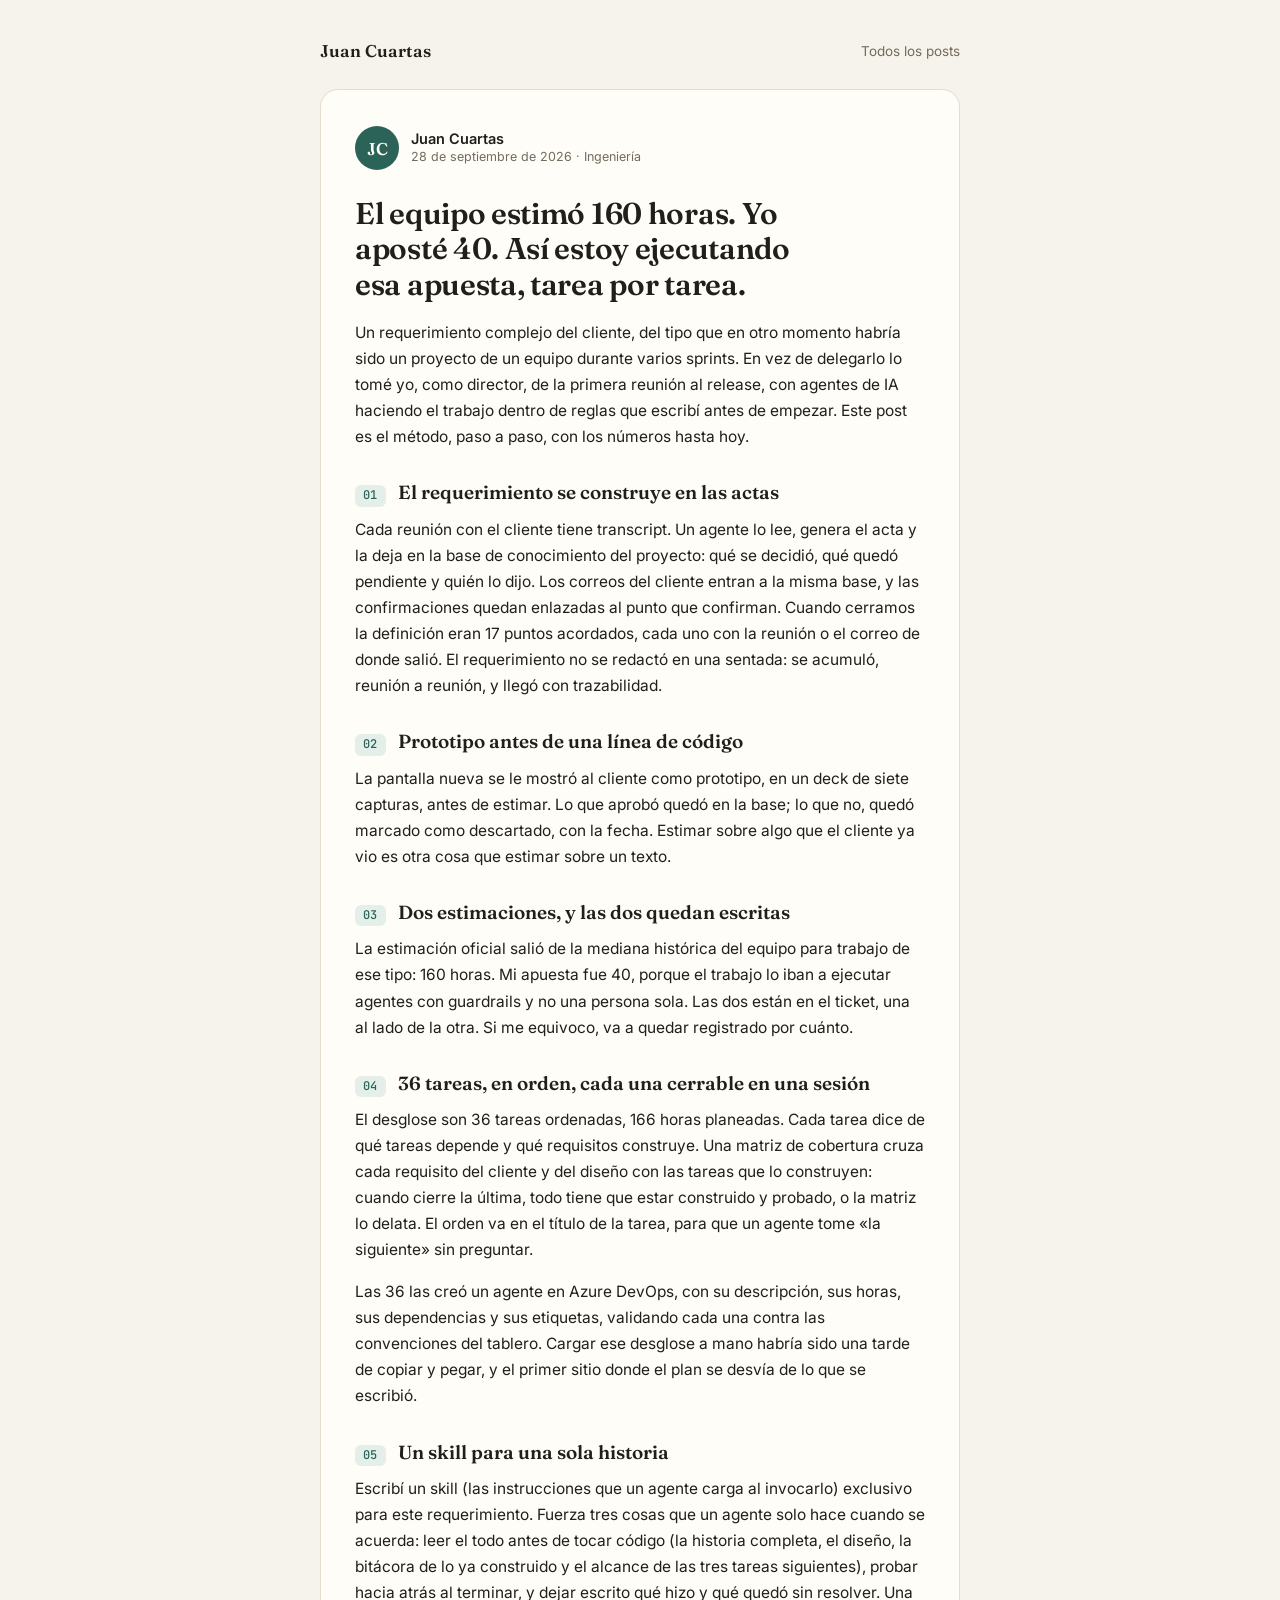
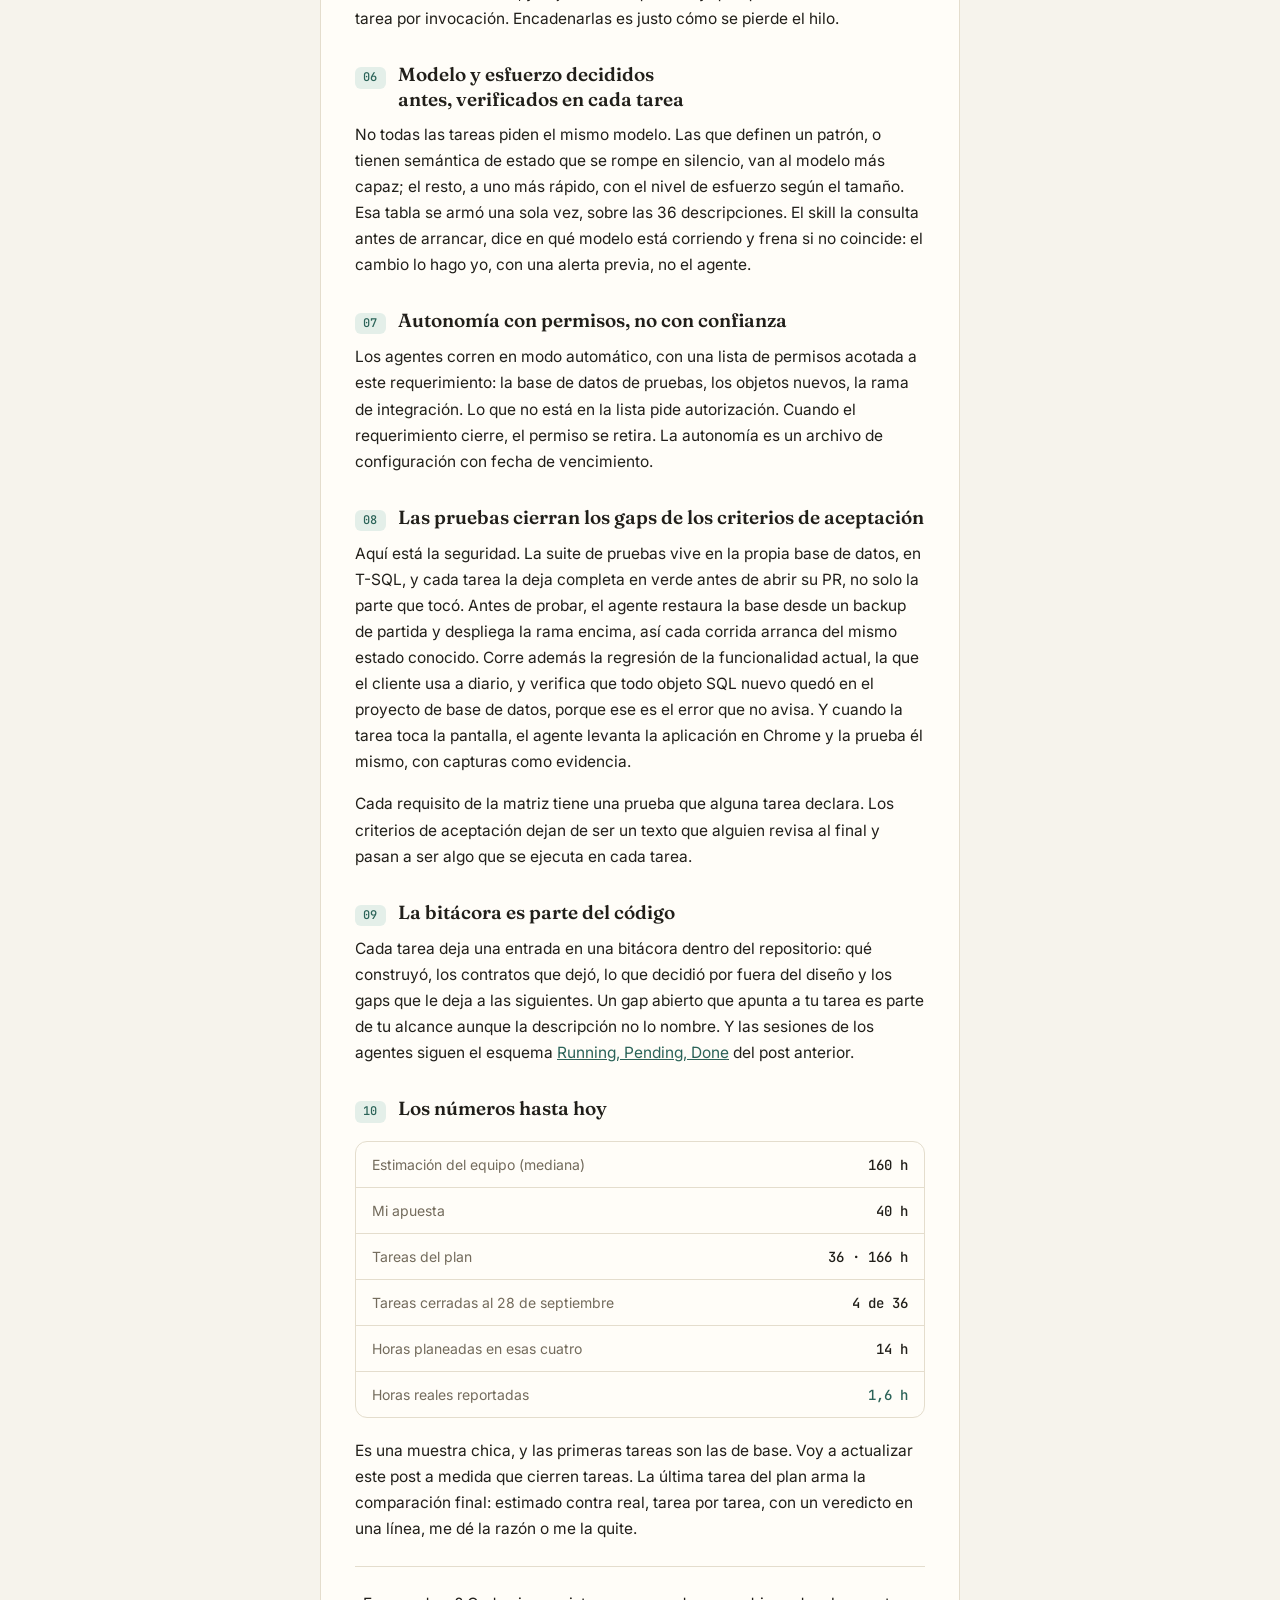
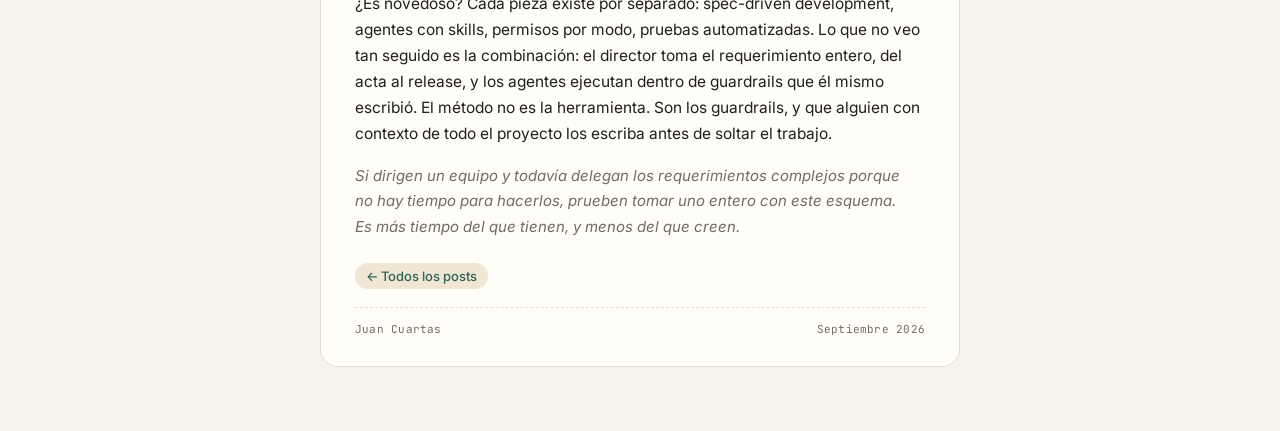
==== posts/la-apuesta-de-las-40-horas/index.html @ 28b10dd6 "Post: la apuesta de las 40 horas Co-Authored-By: Claude Fable 5.1 <noreply@anthropic.com>" ====
<!doctype html>
<html lang="es">
<head>
<meta charset="utf-8">
<meta name="viewport" content="width=device-width,initial-scale=1">
<title>La apuesta de las 40 horas · Juan Cuartas</title>
<meta name="description" content="Cómo tomé un requerimiento complejo del cliente completo, de la primera reunión al release, y lo estoy ejecutando con agentes dentro de guardrails escritos antes de empezar.">
<meta property="og:title" content="El equipo estimó 160 horas. Yo aposté 40. Así estoy ejecutando esa apuesta, tarea por tarea.">
<meta property="og:description" content="Cómo tomé un requerimiento complejo del cliente completo, de la primera reunión al release, y lo estoy ejecutando con agentes dentro de guardrails escritos antes de empezar.">
<meta property="og:type" content="article">
<link rel="preconnect" href="https://fonts.googleapis.com">
<link href="https://fonts.googleapis.com/css2?family=Fraunces:wght@600&family=Inter:wght@400;500;600&family=JetBrains+Mono:wght@400;500&display=swap" rel="stylesheet">
<link rel="stylesheet" href="../../assets/site.css">
</head>
<body>
<div class="sheet">
  <nav class="site-nav"><a class="brand" href="../../">Juan Cuartas</a><a href="../../">Todos los posts</a></nav>
  <article class="card">
    <div class="byline"><div class="avatar">JC</div><div><div class="byline-name">Juan Cuartas</div><div class="byline-role">28 de septiembre de 2026 · Ingeniería</div></div></div>

    <h1>El equipo estimó 160 horas. Yo aposté 40. Así estoy ejecutando esa apuesta, tarea por tarea.</h1>

    <p class="lede">Un requerimiento complejo del cliente, del tipo que en otro momento habría sido un proyecto de un equipo durante varios sprints. En vez de delegarlo lo tomé yo, como director, de la primera reunión al release, con agentes de IA haciendo el trabajo dentro de reglas que escribí antes de empezar. Este post es el método, paso a paso, con los números hasta hoy.</p>

    <h2><span class="n">01</span>El requerimiento se construye en las actas</h2>
    <p>Cada reunión con el cliente tiene transcript. Un agente lo lee, genera el acta y la deja en la base de conocimiento del proyecto: qué se decidió, qué quedó pendiente y quién lo dijo. Los correos del cliente entran a la misma base, y las confirmaciones quedan enlazadas al punto que confirman. Cuando cerramos la definición eran 17 puntos acordados, cada uno con la reunión o el correo de donde salió. El requerimiento no se redactó en una sentada: se acumuló, reunión a reunión, y llegó con trazabilidad.</p>

    <h2><span class="n">02</span>Prototipo antes de una línea de código</h2>
    <p>La pantalla nueva se le mostró al cliente como prototipo, en un deck de siete capturas, antes de estimar. Lo que aprobó quedó en la base; lo que no, quedó marcado como descartado, con la fecha. Estimar sobre algo que el cliente ya vio es otra cosa que estimar sobre un texto.</p>

    <h2><span class="n">03</span>Dos estimaciones, y las dos quedan escritas</h2>
    <p>La estimación oficial salió de la mediana histórica del equipo para trabajo de ese tipo: 160 horas. Mi apuesta fue 40, porque el trabajo lo iban a ejecutar agentes con guardrails y no una persona sola. Las dos están en el ticket, una al lado de la otra. Si me equivoco, va a quedar registrado por cuánto.</p>

    <h2><span class="n">04</span>36 tareas, en orden, cada una cerrable en una sesión</h2>
    <p>El desglose son 36 tareas ordenadas, 166 horas planeadas. Cada tarea dice de qué tareas depende y qué requisitos construye. Una matriz de cobertura cruza cada requisito del cliente y del diseño con las tareas que lo construyen: cuando cierre la última, todo tiene que estar construido y probado, o la matriz lo delata. El orden va en el título de la tarea, para que un agente tome «la siguiente» sin preguntar.</p>
    <p>Las 36 las creó un agente en Azure DevOps, con su descripción, sus horas, sus dependencias y sus etiquetas, validando cada una contra las convenciones del tablero. Cargar ese desglose a mano habría sido una tarde de copiar y pegar, y el primer sitio donde el plan se desvía de lo que se escribió.</p>

    <h2><span class="n">05</span>Un skill para una sola historia</h2>
    <p>Escribí un skill (las instrucciones que un agente carga al invocarlo) exclusivo para este requerimiento. Fuerza tres cosas que un agente solo hace cuando se acuerda: leer el todo antes de tocar código (la historia completa, el diseño, la bitácora de lo ya construido y el alcance de las tres tareas siguientes), probar hacia atrás al terminar, y dejar escrito qué hizo y qué quedó sin resolver. Una tarea por invocación. Encadenarlas es justo cómo se pierde el hilo.</p>

    <h2><span class="n">06</span>Modelo y esfuerzo decididos antes, verificados en cada tarea</h2>
    <p>No todas las tareas piden el mismo modelo. Las que definen un patrón, o tienen semántica de estado que se rompe en silencio, van al modelo más capaz; el resto, a uno más rápido, con el nivel de esfuerzo según el tamaño. Esa tabla se armó una sola vez, sobre las 36 descripciones. El skill la consulta antes de arrancar, dice en qué modelo está corriendo y frena si no coincide: el cambio lo hago yo, con una alerta previa, no el agente.</p>

    <h2><span class="n">07</span>Autonomía con permisos, no con confianza</h2>
    <p>Los agentes corren en modo automático, con una lista de permisos acotada a este requerimiento: la base de datos de pruebas, los objetos nuevos, la rama de integración. Lo que no está en la lista pide autorización. Cuando el requerimiento cierre, el permiso se retira. La autonomía es un archivo de configuración con fecha de vencimiento.</p>

    <h2><span class="n">08</span>Las pruebas cierran los gaps de los criterios de aceptación</h2>
    <p>Aquí está la seguridad. La suite de pruebas vive en la propia base de datos, en T-SQL, y cada tarea la deja completa en verde antes de abrir su PR, no solo la parte que tocó. Antes de probar, el agente restaura la base desde un backup de partida y despliega la rama encima, así cada corrida arranca del mismo estado conocido. Corre además la regresión de la funcionalidad actual, la que el cliente usa a diario, y verifica que todo objeto SQL nuevo quedó en el proyecto de base de datos, porque ese es el error que no avisa. Y cuando la tarea toca la pantalla, el agente levanta la aplicación en Chrome y la prueba él mismo, con capturas como evidencia.</p>
    <p>Cada requisito de la matriz tiene una prueba que alguna tarea declara. Los criterios de aceptación dejan de ser un texto que alguien revisa al final y pasan a ser algo que se ejecuta en cada tarea.</p>

    <h2><span class="n">09</span>La bitácora es parte del código</h2>
    <p>Cada tarea deja una entrada en una bitácora dentro del repositorio: qué construyó, los contratos que dejó, lo que decidió por fuera del diseño y los gaps que le deja a las siguientes. Un gap abierto que apunta a tu tarea es parte de tu alcance aunque la descripción no lo nombre. Y las sesiones de los agentes siguen el esquema <a href="https://equisoide.github.io/posts/running-pending-done/">Running, Pending, Done</a> del post anterior.</p>

    <h2><span class="n">10</span>Los números hasta hoy</h2>
    <div class="nums">
      <div class="num-row"><span class="num-label">Estimación del equipo (mediana)</span><span class="num-value">160 h</span></div>
      <div class="num-row"><span class="num-label">Mi apuesta</span><span class="num-value">40 h</span></div>
      <div class="num-row"><span class="num-label">Tareas del plan</span><span class="num-value">36 · 166 h</span></div>
      <div class="num-row"><span class="num-label">Tareas cerradas al 28 de septiembre</span><span class="num-value">4 de 36</span></div>
      <div class="num-row"><span class="num-label">Horas planeadas en esas cuatro</span><span class="num-value">14 h</span></div>
      <div class="num-row hi"><span class="num-label">Horas reales reportadas</span><span class="num-value">1,6 h</span></div>
    </div>
    <p>Es una muestra chica, y las primeras tareas son las de base. Voy a actualizar este post a medida que cierren tareas. La última tarea del plan arma la comparación final: estimado contra real, tarea por tarea, con un veredicto en una línea, me dé la razón o me la quite.</p>

    <hr class="divider">

    <p>¿Es novedoso? Cada pieza existe por separado: spec-driven development, agentes con skills, permisos por modo, pruebas automatizadas. Lo que no veo tan seguido es la combinación: el director toma el requerimiento entero, del acta al release, y los agentes ejecutan dentro de guardrails que él mismo escribió. El método no es la herramienta. Son los guardrails, y que alguien con contexto de todo el proyecto los escriba antes de soltar el trabajo.</p>

    <p class="signoff">Si dirigen un equipo y todavía delegan los requerimientos complejos porque no hay tiempo para hacerlos, prueben tomar uno entero con este esquema. Es más tiempo del que tienen, y menos del que creen.</p>

    <div class="tags"><a class="tag" href="../../">← Todos los posts</a></div>
    <div class="meta"><span class="meta-text">Juan Cuartas</span><span class="meta-text">Septiembre 2026</span></div>
  </article>
</div>
</body>
</html>
---- assets/site.css ----
:root{--bg:#f6f3ec;--paper:#fffdf8;--ink:#211f1a;--muted:#736b5c;--line:#e4ddcd;--accent:#2b6358;--accent-soft:#e4efe9;--tag-bg:#efe6d3;}
@media (prefers-color-scheme:dark){:root:not([data-theme="light"]){--bg:#17181a;--paper:#1e2022;--ink:#ece7dc;--muted:#9a9284;--line:#33362f;--accent:#7ec2ad;--accent-soft:#233631;--tag-bg:#2c2c26;}}
:root[data-theme="dark"]{--bg:#17181a;--paper:#1e2022;--ink:#ece7dc;--muted:#9a9284;--line:#33362f;--accent:#7ec2ad;--accent-soft:#233631;--tag-bg:#2c2c26;}
*{box-sizing:border-box}
body{background:var(--bg);color:var(--ink);margin:0;padding:40px 16px 64px;font-family:'Inter',-apple-system,BlinkMacSystemFont,'Segoe UI',sans-serif;display:flex;justify-content:center}
.sheet{width:100%;max-width:640px}
a{color:var(--accent)}
.site-nav{display:flex;justify-content:space-between;align-items:center;margin-bottom:28px;font-size:13.5px}
.site-nav a{text-decoration:none;color:var(--muted)}
.site-nav a:hover{color:var(--accent)}
.brand{font-family:'Fraunces',Georgia,serif;font-weight:600;font-size:17px;color:var(--ink)!important}
.card{background:var(--paper);border:1px solid var(--line);border-radius:18px;padding:36px 34px 30px}
.byline{display:flex;align-items:center;gap:12px;margin-bottom:26px}
.avatar{width:44px;height:44px;border-radius:50%;background:var(--accent);color:var(--paper);display:flex;align-items:center;justify-content:center;font-family:'Fraunces',serif;font-weight:600;font-size:17px;flex:none}
.byline-name{font-weight:600;font-size:14.5px;line-height:1.3}
.byline-role{font-size:12.5px;color:var(--muted);line-height:1.3}
h1{font-family:'Fraunces',Georgia,serif;font-weight:600;font-size:clamp(24px,4.4vw,30px);line-height:1.18;letter-spacing:-.01em;text-wrap:balance;margin:0 0 18px}
p{font-size:15.5px;line-height:1.68;margin:0 0 16px;max-width:62ch}
.folders{margin:22px 0 24px;border:1px solid var(--line);border-radius:12px;overflow:hidden}
.folder-row{display:flex;gap:14px;align-items:flex-start;padding:14px 16px;border-bottom:1px solid var(--line)}
.folder-row:last-child{border-bottom:none}
.folder-name{font-family:'JetBrains Mono',ui-monospace,monospace;font-size:13px;font-weight:500;color:var(--accent);background:var(--accent-soft);padding:3px 8px;border-radius:6px;white-space:nowrap;flex:none}
.folder-desc{font-size:14px;color:var(--muted);line-height:1.55;padding-top:3px}
ol.rules{margin:0 0 18px;padding-left:0;list-style:none;counter-reset:rule}
ol.rules li{counter-increment:rule;display:flex;gap:12px;font-size:15px;line-height:1.62;margin-bottom:12px}
ol.rules li::before{content:counter(rule);font-family:'Fraunces',serif;font-weight:600;font-size:14px;color:var(--accent);background:var(--accent-soft);width:22px;height:22px;border-radius:50%;display:flex;align-items:center;justify-content:center;flex:none;margin-top:1px}
.divider{height:1px;background:var(--line);margin:24px 0;border:none}
.signoff{font-size:15px;color:var(--muted);font-style:italic}
.tags{display:flex;flex-wrap:wrap;gap:8px;margin-top:24px}
.tag{font-size:13px;color:var(--accent);background:var(--tag-bg);padding:5px 11px;border-radius:999px;font-weight:500;text-decoration:none}
.meta{display:flex;justify-content:space-between;align-items:center;margin-top:18px;padding-top:14px;border-top:1px dashed var(--line)}
.meta-text{font-family:'JetBrains Mono',ui-monospace,monospace;font-size:11px;color:var(--muted);letter-spacing:.02em}
.howto{margin-top:26px}
.howto-label{font-size:15px;font-weight:600;margin-bottom:10px}
.prompt-block{background:var(--accent-soft);border:1px solid var(--line);border-radius:12px;padding:18px 18px 16px}
.prompt-block-head{display:flex;justify-content:space-between;align-items:center;margin-bottom:10px}
.prompt-tag{font-family:'JetBrains Mono',ui-monospace,monospace;font-size:10.5px;letter-spacing:.1em;text-transform:uppercase;color:var(--accent)}
.copy-btn{font:inherit;font-size:12px;color:var(--accent);background:transparent;border:1px solid var(--accent);border-radius:6px;padding:3px 9px;cursor:pointer}
.prompt-block pre{margin:0;white-space:pre-wrap;word-break:break-word;font-family:'JetBrains Mono',ui-monospace,monospace;font-size:12.5px;line-height:1.65;color:var(--ink)}
/* portada */
.hero{margin-bottom:28px}
.hero h1{margin-bottom:8px}
.hero p{color:var(--muted);margin:0}
.filters{display:flex;flex-wrap:wrap;gap:8px;margin:22px 0 18px}
.filters .tag{cursor:pointer;border:1px solid transparent;background:transparent;color:var(--muted)}
.filters .tag.active{background:var(--tag-bg);color:var(--accent)}
.post-list{list-style:none;margin:0;padding:0}
.post-item{padding:18px 0;border-top:1px solid var(--line)}
.post-item:last-child{border-bottom:1px solid var(--line)}
.post-item a{text-decoration:none;color:var(--ink);font-family:'Fraunces',Georgia,serif;font-weight:600;font-size:19px;line-height:1.3}
.post-item a:hover{color:var(--accent)}
.post-item .sub{display:flex;gap:10px;align-items:center;margin-top:6px;font-size:13px;color:var(--muted)}
.post-item .lede{font-size:14.5px;color:var(--muted);margin:8px 0 0;line-height:1.55}
.empty{color:var(--muted);font-style:italic}
/* post: la-apuesta-de-las-40-horas */
@media (max-width:480px){.card{padding:26px 18px 22px}}
h2{font-family:'Fraunces',Georgia,serif;font-weight:600;font-size:19px;line-height:1.3;text-wrap:balance;margin:30px 0 10px;display:flex;gap:12px;align-items:baseline}
h2 .n{font-family:'JetBrains Mono',ui-monospace,monospace;font-size:12px;font-weight:500;color:var(--accent);background:var(--accent-soft);padding:3px 8px;border-radius:6px;flex:none;letter-spacing:.04em}
.nums{margin:18px 0 20px;border:1px solid var(--line);border-radius:12px;overflow:hidden}
.num-row{display:flex;justify-content:space-between;gap:14px;align-items:baseline;padding:12px 16px;border-bottom:1px solid var(--line)}
.num-row:last-child{border-bottom:none}
.num-label{font-size:14px;color:var(--muted);line-height:1.5}
.num-value{font-family:'JetBrains Mono',ui-monospace,monospace;font-size:14px;font-weight:500;color:var(--ink);font-variant-numeric:tabular-nums;white-space:nowrap}
.num-row.hi .num-value{color:var(--accent)}
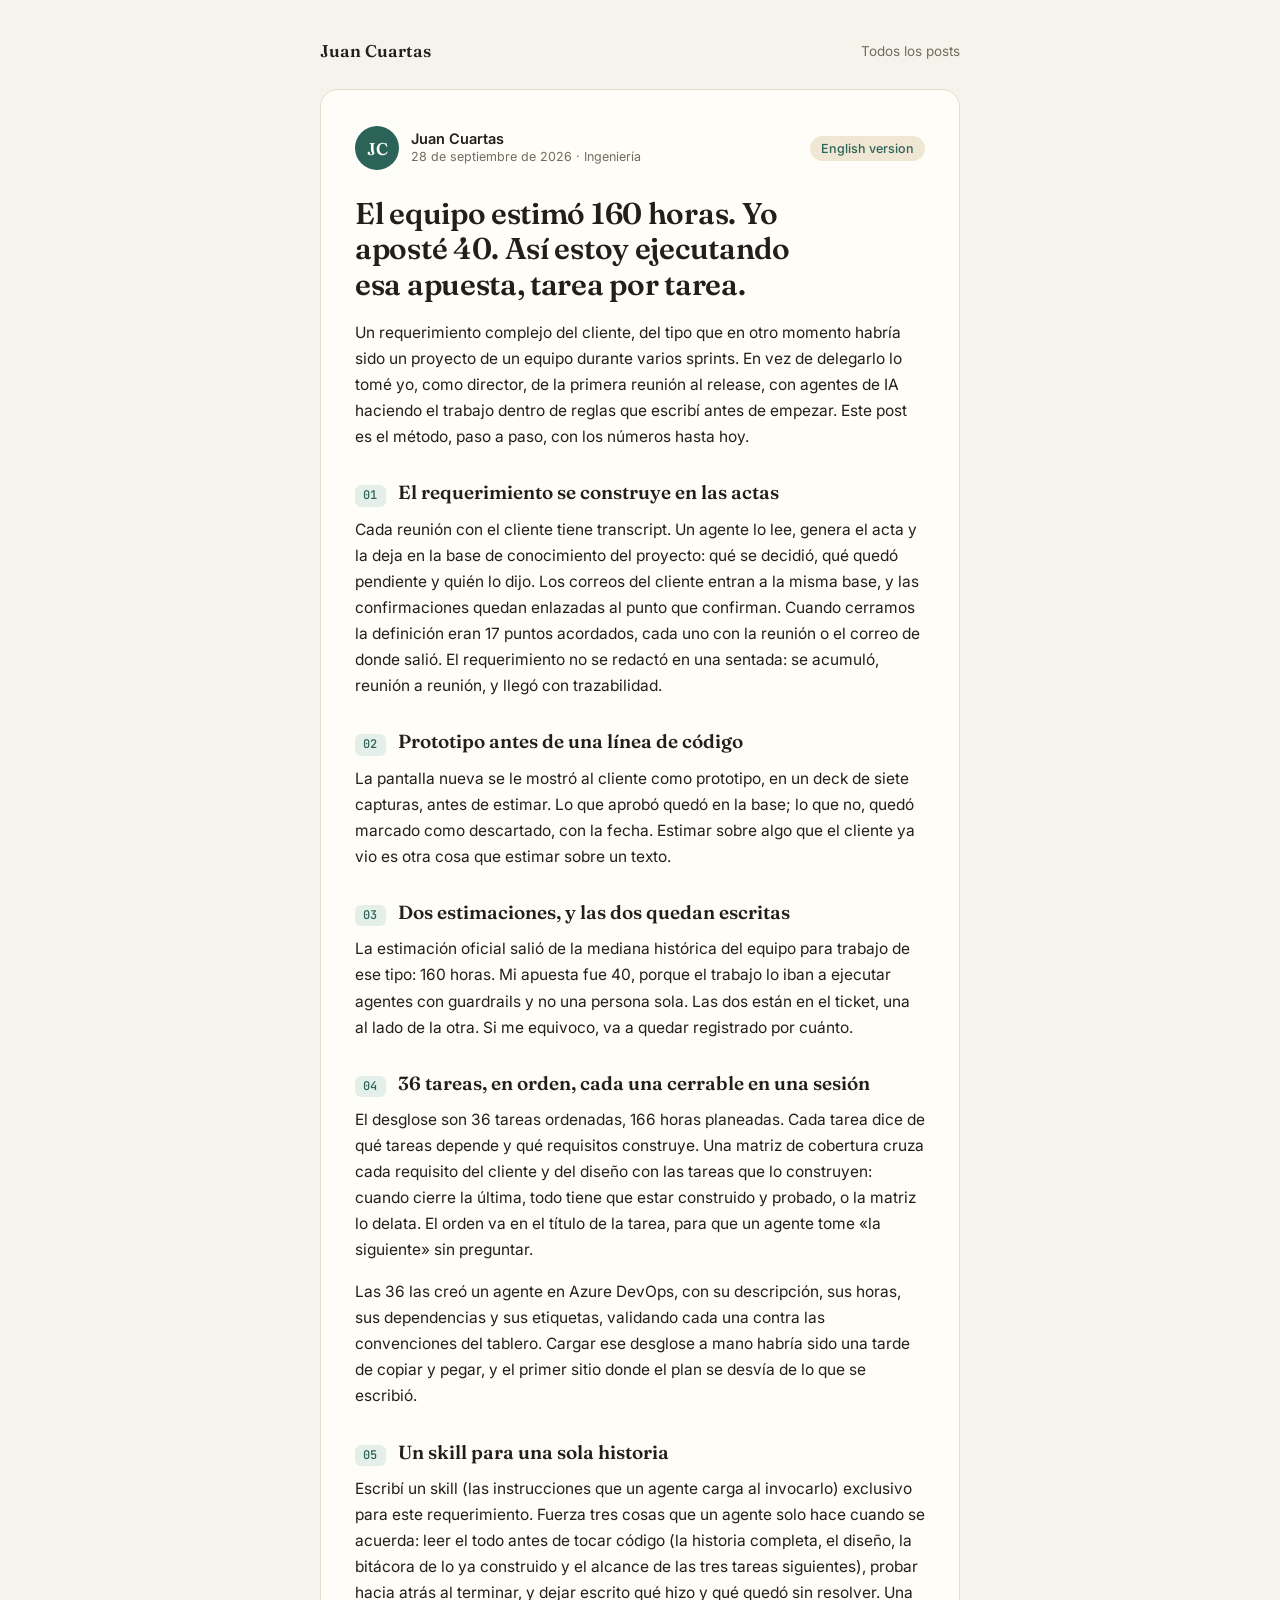
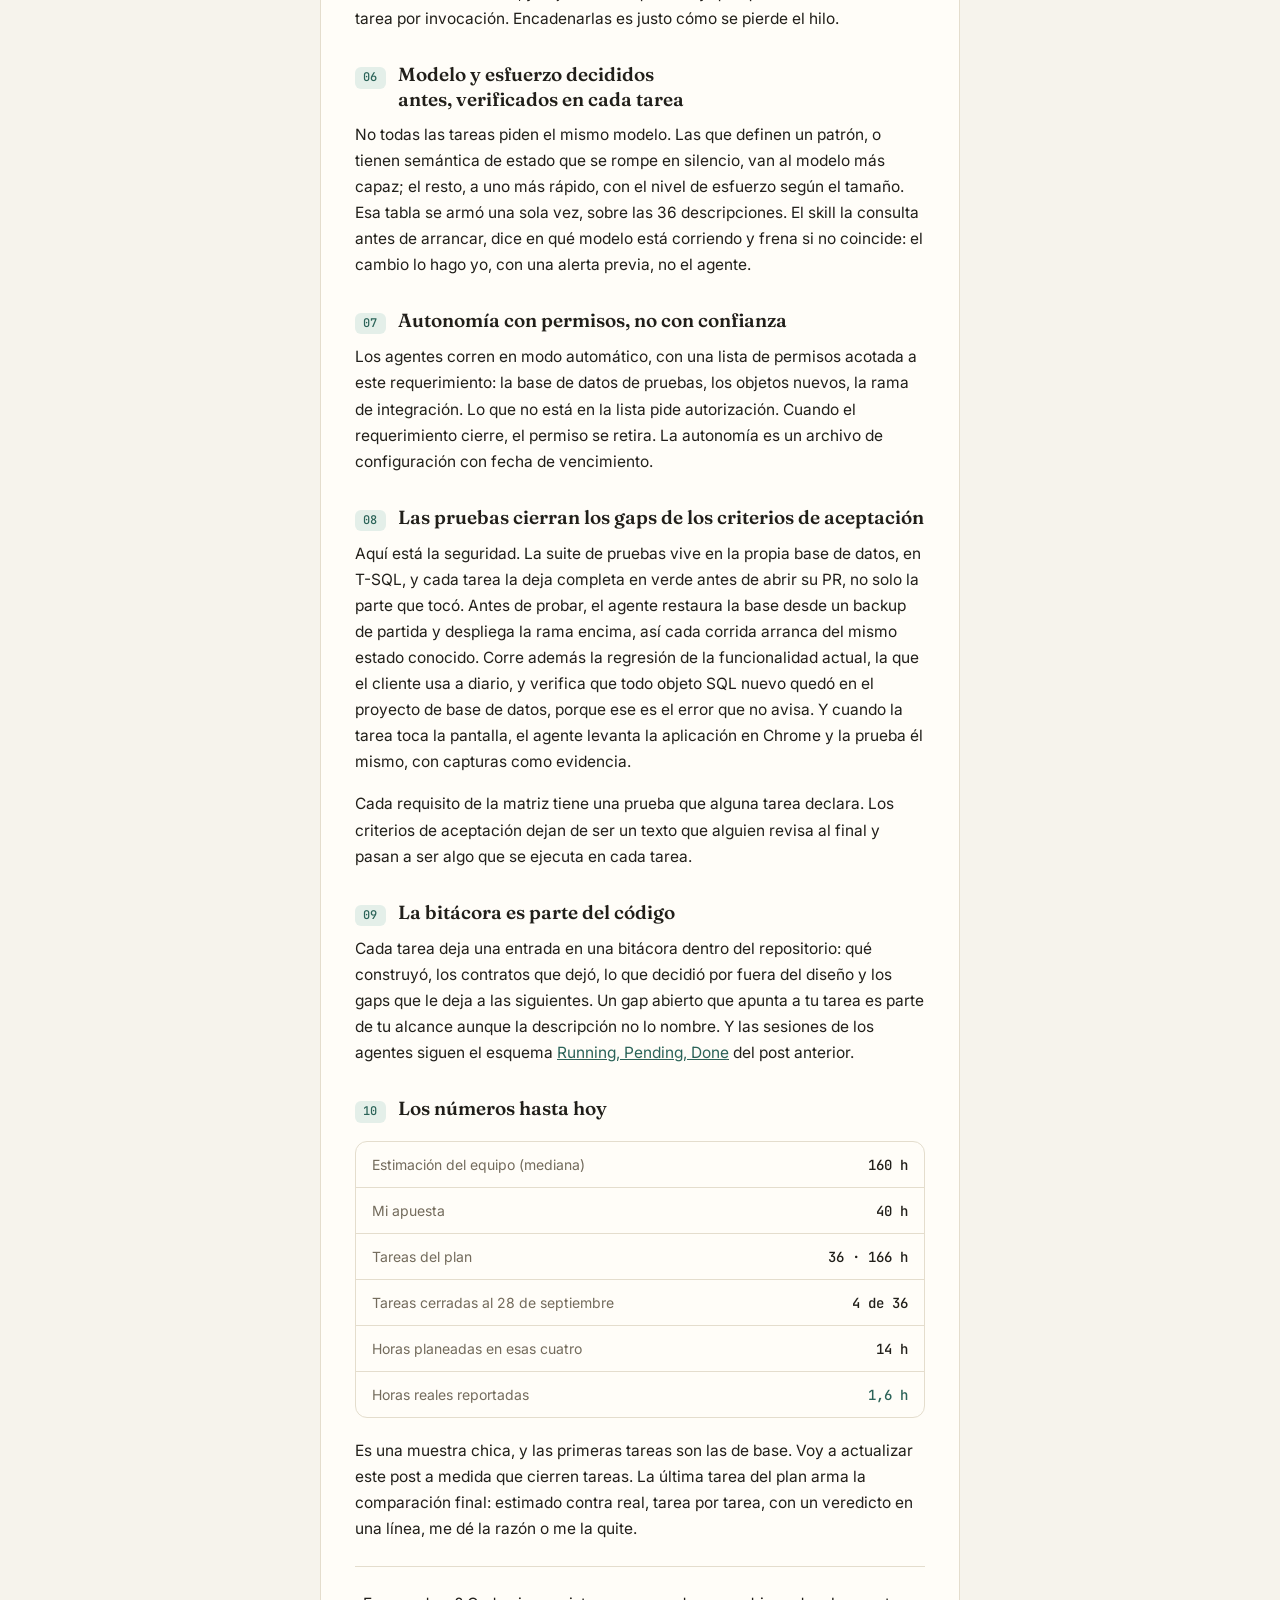
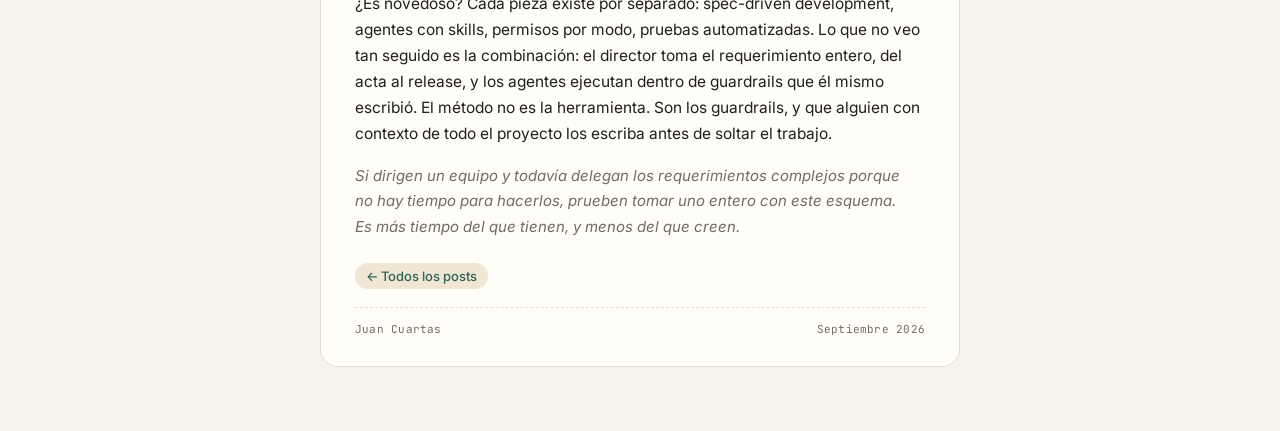
==== commit 6f0be597: "Post: the 40-hour bet (English version) and language switch Co-Authored-By: Claude Fable 5.1 <norepl" ====
--- a/posts/la-apuesta-de-las-40-horas/index.html
+++ b/posts/la-apuesta-de-las-40-horas/index.html
@@ -16,7 +16,7 @@
 <div class="sheet">
   <nav class="site-nav"><a class="brand" href="../../">Juan Cuartas</a><a href="../../">Todos los posts</a></nav>
   <article class="card">
-    <div class="byline"><div class="avatar">JC</div><div><div class="byline-name">Juan Cuartas</div><div class="byline-role">28 de septiembre de 2026 · Ingeniería</div></div></div>
+    <div class="byline"><div class="avatar">JC</div><div><div class="byline-name">Juan Cuartas</div><div class="byline-role">28 de septiembre de 2026 · Ingeniería</div></div><a class="lang-switch" href="../the-40-hour-bet/">English version</a></div>
 
     <h1>El equipo estimó 160 horas. Yo aposté 40. Así estoy ejecutando esa apuesta, tarea por tarea.</h1>
 
--- a/assets/site.css
+++ b/assets/site.css
@@ -10,7 +10,7 @@
 .site-nav a:hover{color:var(--accent)}
 .brand{font-family:'Fraunces',Georgia,serif;font-weight:600;font-size:17px;color:var(--ink)!important}
 .card{background:var(--paper);border:1px solid var(--line);border-radius:18px;padding:36px 34px 30px}
-.byline{display:flex;align-items:center;gap:12px;margin-bottom:26px}
+.byline{display:flex;flex-wrap:wrap;align-items:center;gap:12px;margin-bottom:26px}
 .avatar{width:44px;height:44px;border-radius:50%;background:var(--accent);color:var(--paper);display:flex;align-items:center;justify-content:center;font-family:'Fraunces',serif;font-weight:600;font-size:17px;flex:none}
 .byline-name{font-weight:600;font-size:14.5px;line-height:1.3}
 .byline-role{font-size:12.5px;color:var(--muted);line-height:1.3}
@@ -62,3 +62,5 @@
 .num-label{font-size:14px;color:var(--muted);line-height:1.5}
 .num-value{font-family:'JetBrains Mono',ui-monospace,monospace;font-size:14px;font-weight:500;color:var(--ink);font-variant-numeric:tabular-nums;white-space:nowrap}
 .num-row.hi .num-value{color:var(--accent)}
+.byline .lang-switch{margin-left:auto;font-size:12.5px;font-weight:500;color:var(--accent);background:var(--tag-bg);padding:5px 11px;border-radius:999px;text-decoration:none;white-space:nowrap;flex:none}
+.byline .lang-switch:hover{background:var(--accent-soft)}
